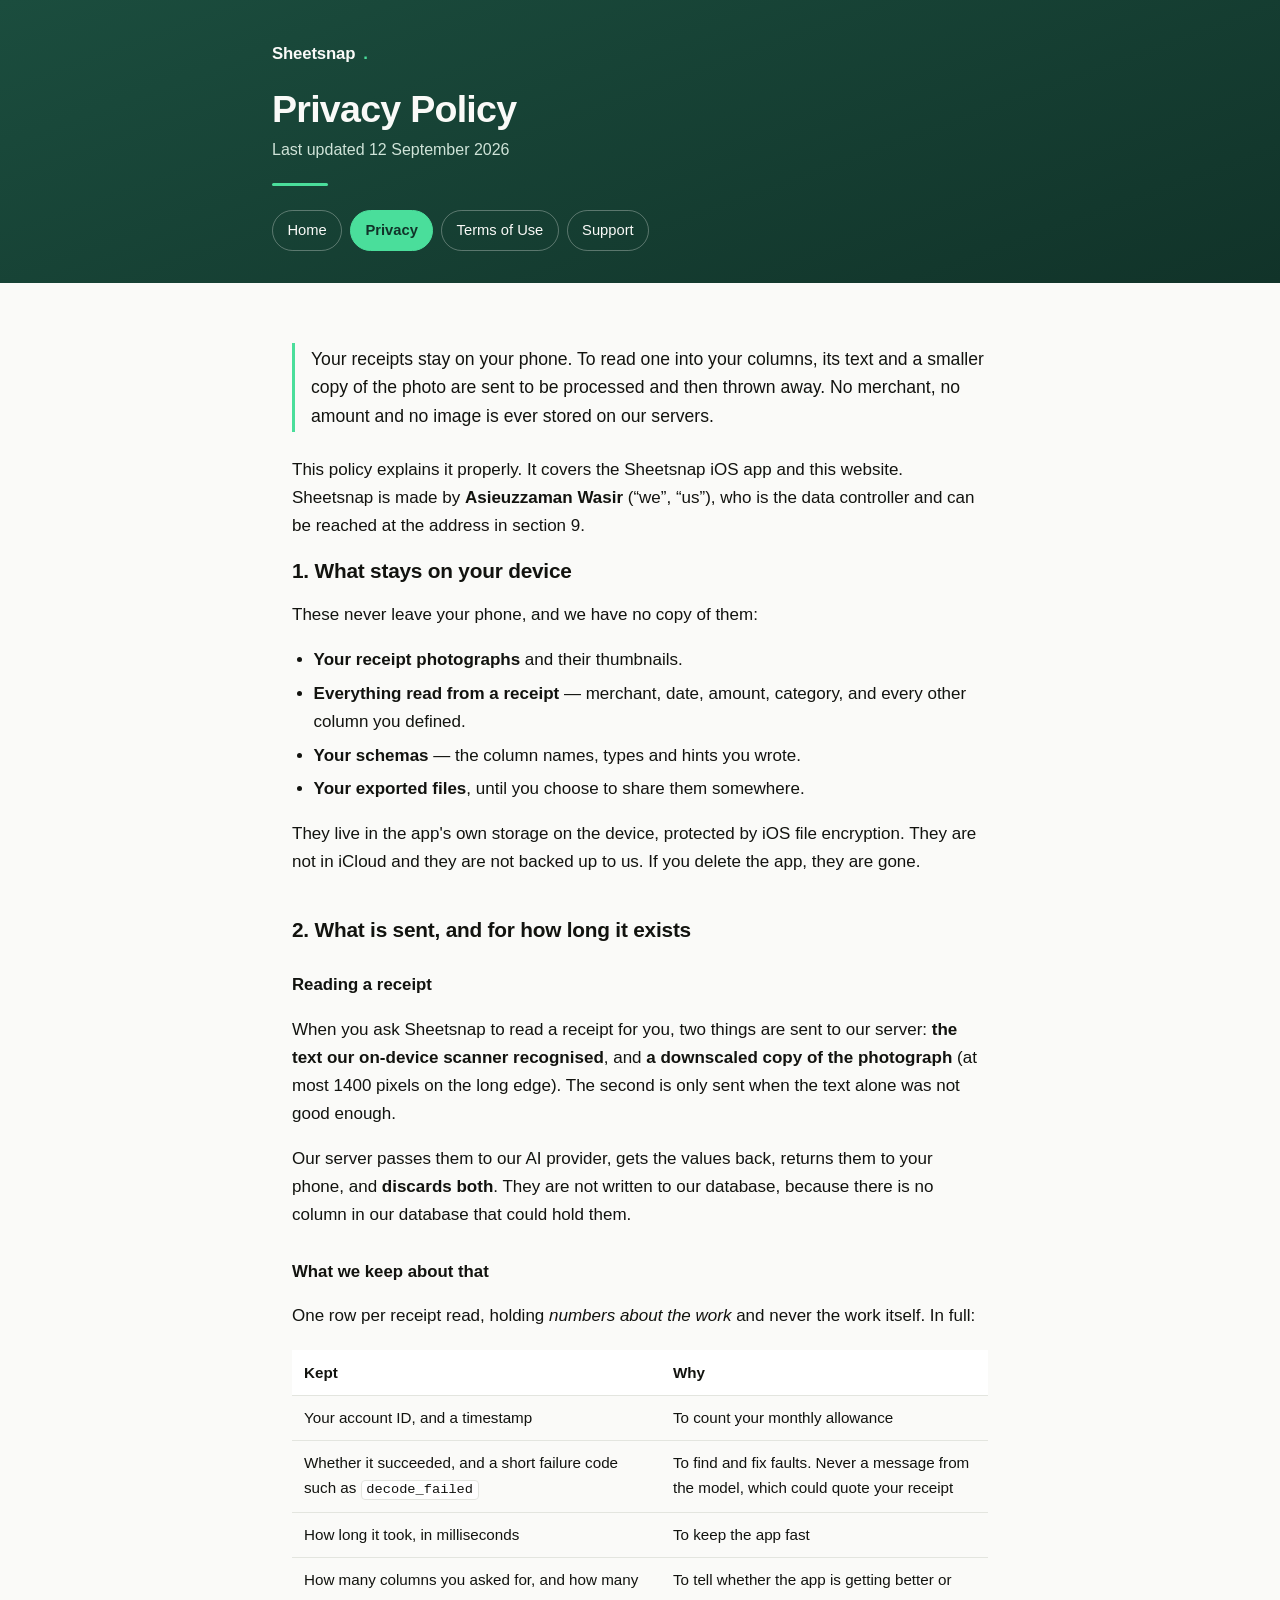
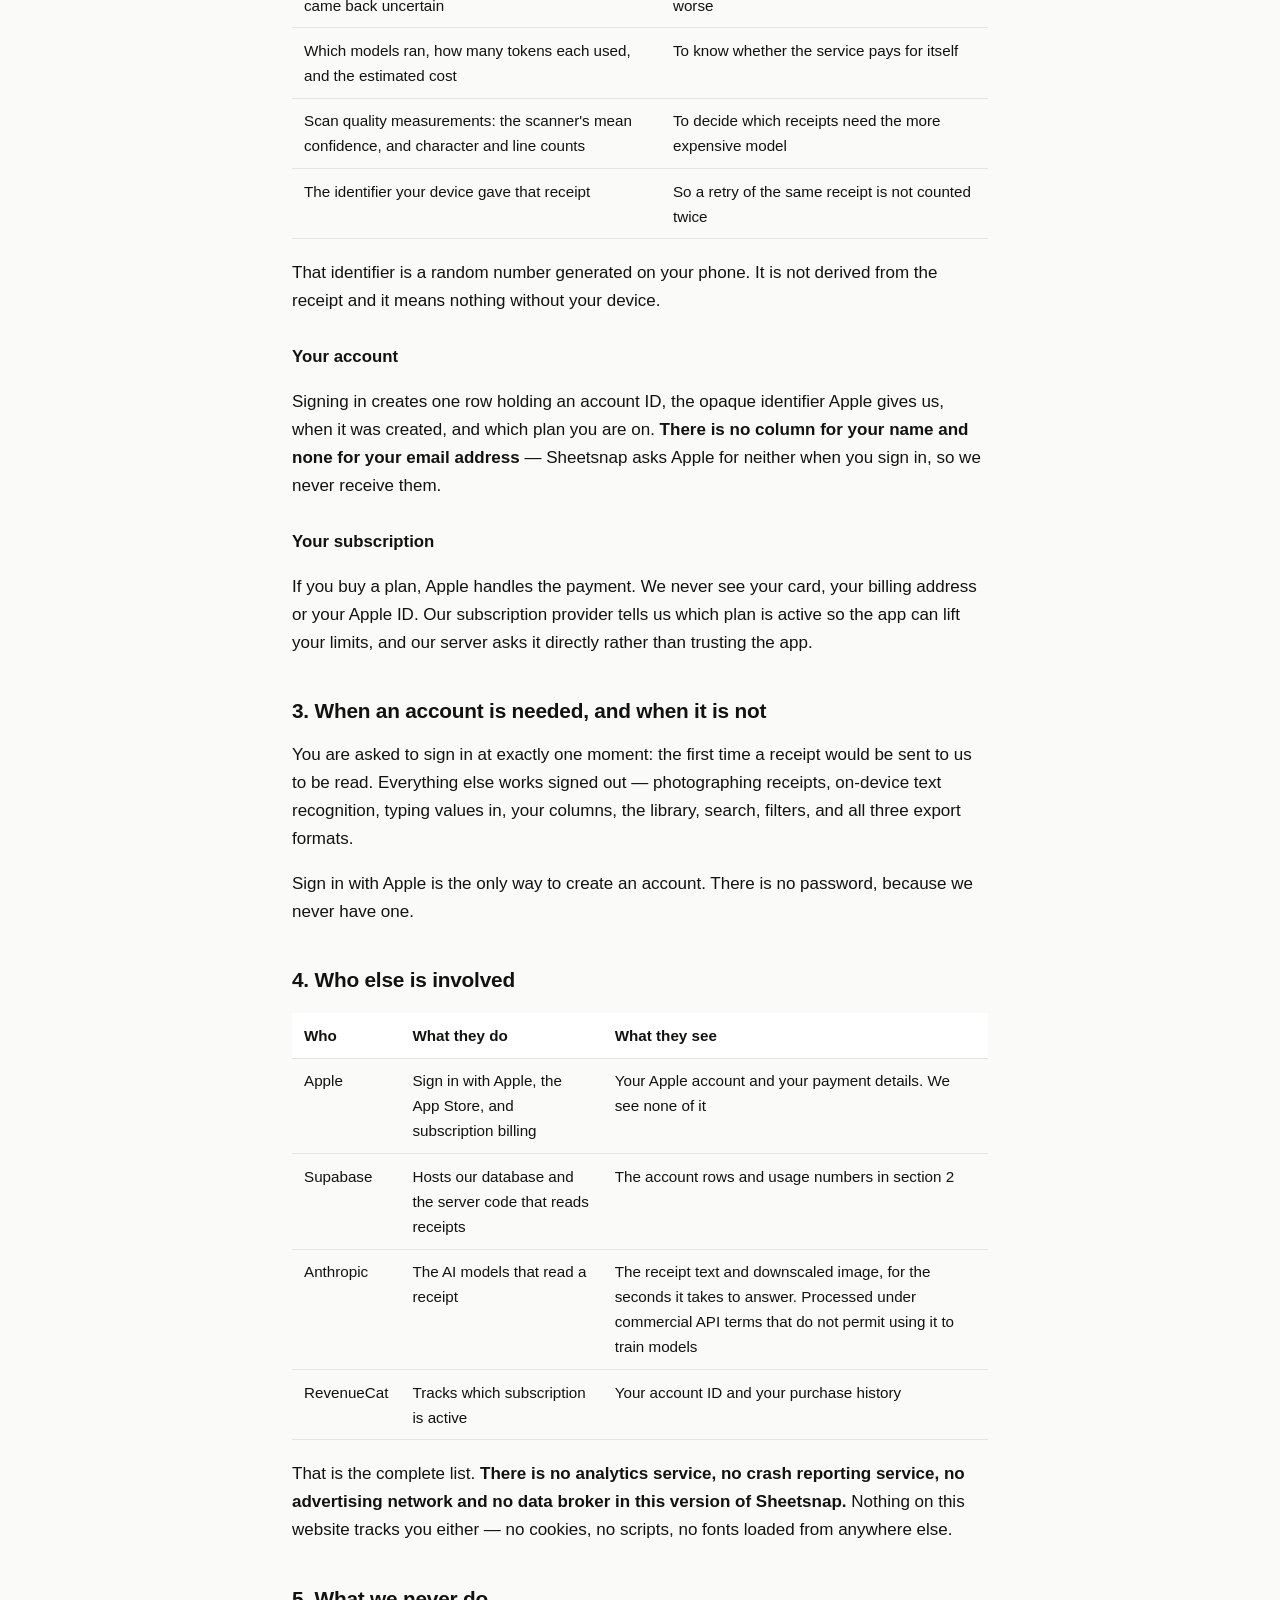
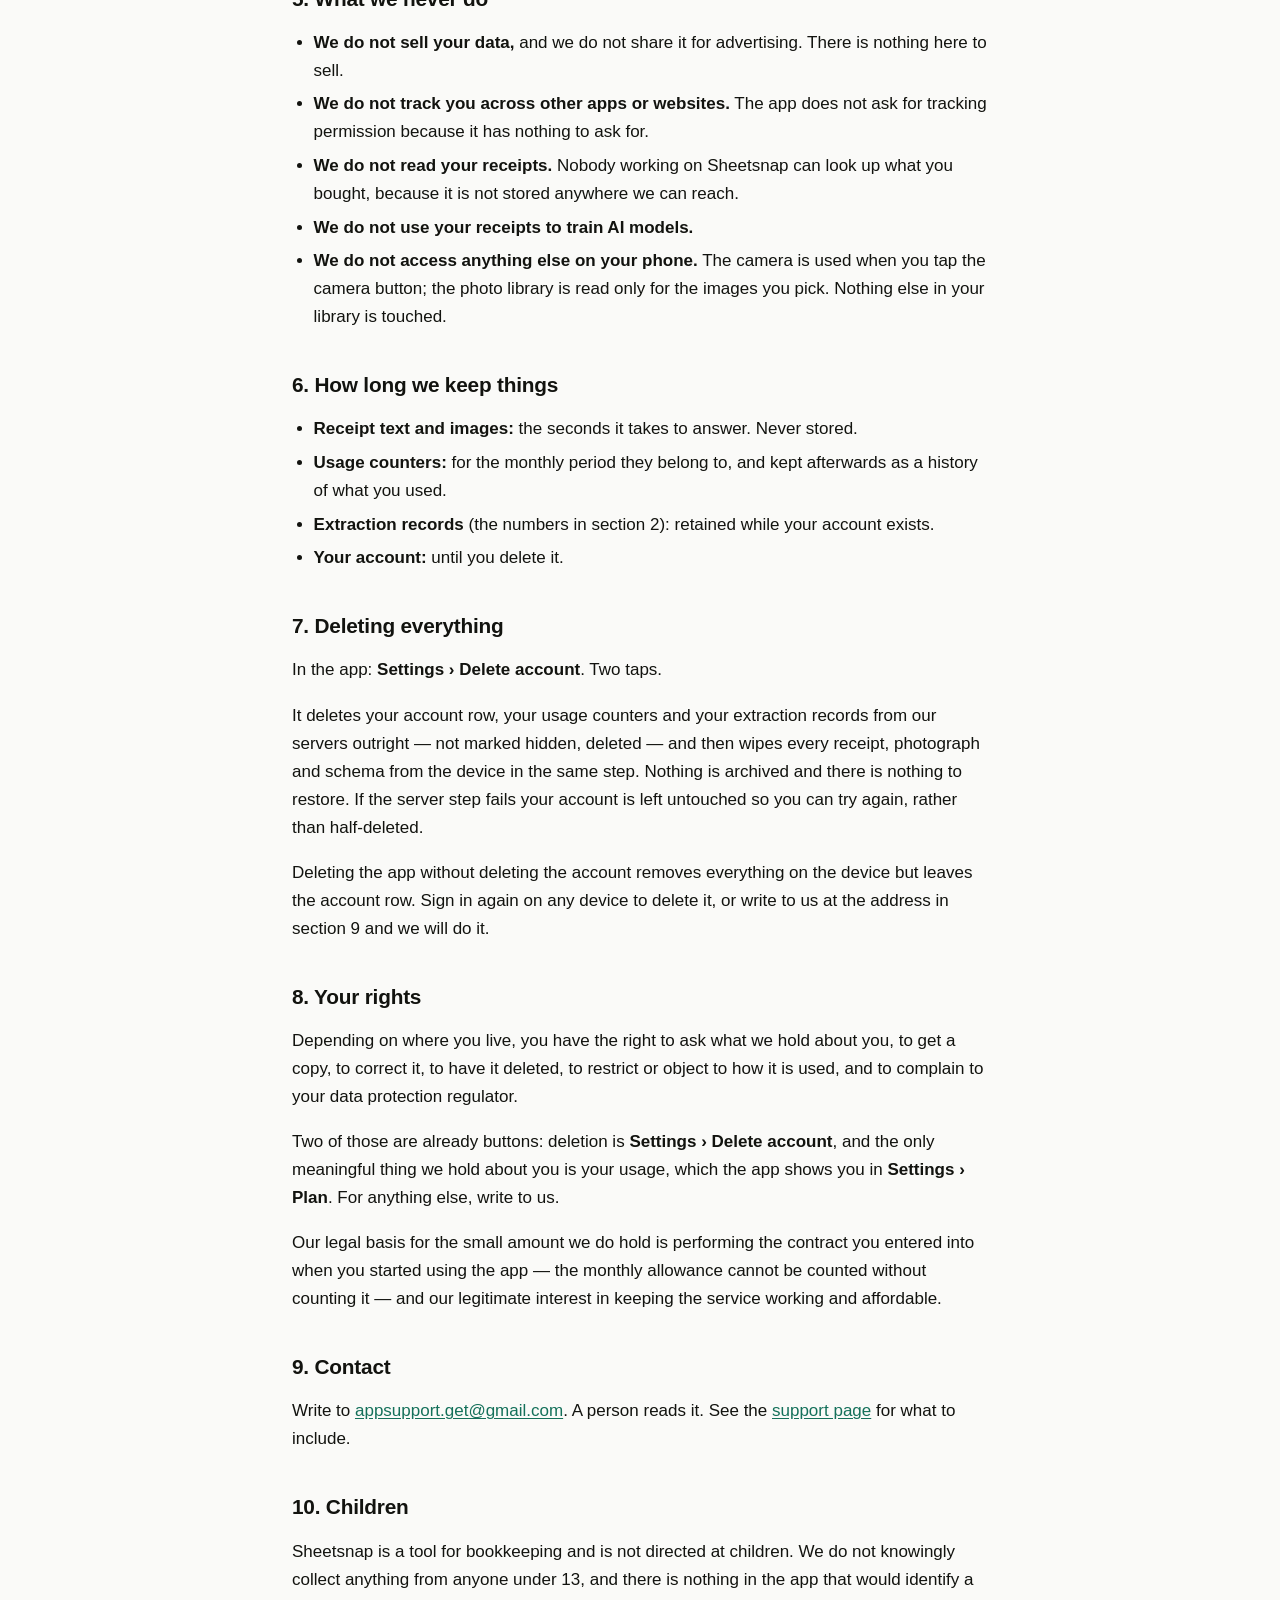
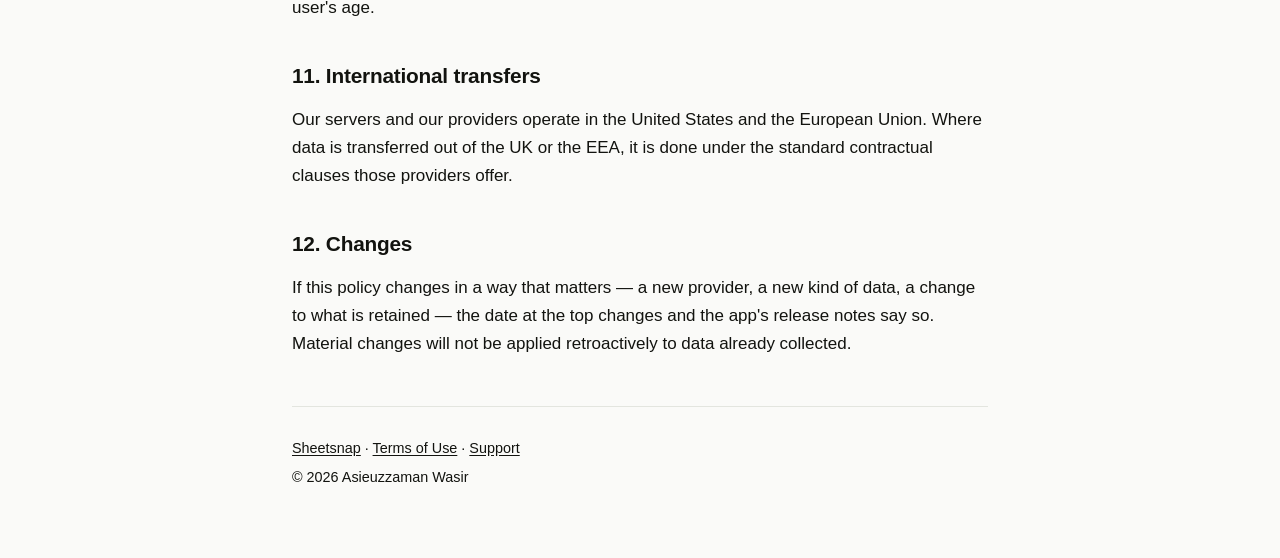
==== privacy.html @ 228d6221 "added support pages" ====
<!doctype html>
<!--
  Sheetsnap — Privacy Policy.

  DRAFT, AND NOT LEGAL ADVICE. Every factual claim below was written against
  what this codebase actually does, and each one is checkable:

    * the data inventory matches supabase/migrations/*.sql column for column
    * "no name, no email" is AuthStore.configure's `requestedScopes = []`
    * "discarded when the response returns" is supabase/functions/extract
    * the collected types match sheetsnap/Resources/PrivacyInfo.xcprivacy, which
      must in turn match the App Store privacy labels or the build is rejected

  What it is NOT is a lawyer's work, and it is not tailored to your
  jurisdiction. Have somebody qualified read it before you publish, especially
  the UK/EU sections if you sell there.

  IF YOU CHANGE THE APP, CHANGE THIS PAGE. Adding an SDK, a column that could
  hold receipt content, or a new sub-processor changes this page, the privacy
  manifest, and the App Store privacy labels, all on the same day.
-->
<html lang="en">
<head>
<meta charset="utf-8">
<meta name="viewport" content="width=device-width, initial-scale=1">
<title>Privacy Policy — Sheetsnap</title>
<meta name="description" content="What Sheetsnap does with your receipts: they stay on your phone.">
<link rel="stylesheet" href="style.css">
</head>
<body>

<header>
  <div class="inner">
    <a class="brand" href="index.html">Sheetsnap<span>.</span></a>
    <h1>Privacy Policy</h1>
    <p class="dek">Last updated 12 September 2026</p>
    <div class="rule"></div>
    <nav class="pages">
      <a href="index.html">Home</a>
      <a href="privacy.html" aria-current="page">Privacy</a>
      <a href="https://www.apple.com/legal/internet-services/itunes/dev/stdeula/">Terms of Use</a>
      <a href="support.html">Support</a>
    </nav>
  </div>
</header>

<main>

<p class="lede">Your receipts stay on your phone. To read one into your columns,
its text and a smaller copy of the photo are sent to be processed and then
thrown away. No merchant, no amount and no image is ever stored on our
servers.</p>

<!-- No postal address here, deliberately. GDPR Article 13 wants the controller's
     identity and *contact details*, and an email address that is actually read
     satisfies that — so a sole trader is not obliged to publish a home address
     to the open internet. Apple's minimum EULA terms do require a postal
     address, which is why the unpublished custom EULA draft at
     docs/terms-eula-draft.html has one and this page does not. -->
<p>This policy explains it properly. It covers the Sheetsnap iOS app and this
website. Sheetsnap is made by <strong>Asieuzzaman Wasir</strong>
(&ldquo;we&rdquo;, &ldquo;us&rdquo;), who is the data controller and can be
reached at the address in section&nbsp;9.</p>

<h2>1. What stays on your device</h2>

<p>These never leave your phone, and we have no copy of them:</p>

<ul>
  <li><strong>Your receipt photographs</strong> and their thumbnails.</li>
  <li><strong>Everything read from a receipt</strong> &mdash; merchant, date,
      amount, category, and every other column you defined.</li>
  <li><strong>Your schemas</strong> &mdash; the column names, types and hints
      you wrote.</li>
  <li><strong>Your exported files</strong>, until you choose to share them
      somewhere.</li>
</ul>

<p>They live in the app's own storage on the device, protected by iOS file
encryption. They are not in iCloud and they are not backed up to us. If you
delete the app, they are gone.</p>

<h2>2. What is sent, and for how long it exists</h2>

<h3>Reading a receipt</h3>

<p>When you ask Sheetsnap to read a receipt for you, two things are sent to our
server: <strong>the text our on-device scanner recognised</strong>, and
<strong>a downscaled copy of the photograph</strong> (at most 1400 pixels on the
long edge). The second is only sent when the text alone was not good enough.</p>

<p>Our server passes them to our AI provider, gets the values back, returns them
to your phone, and <strong>discards both</strong>. They are not written to our
database, because there is no column in our database that could hold them.</p>

<h3>What we keep about that</h3>

<p>One row per receipt read, holding <em>numbers about the work</em> and never
the work itself. In full:</p>

<table>
<tr><th>Kept</th><th>Why</th></tr>
<tr><td>Your account ID, and a timestamp</td><td>To count your monthly allowance</td></tr>
<tr><td>Whether it succeeded, and a short failure code such as <code>decode_failed</code></td><td>To find and fix faults. Never a message from the model, which could quote your receipt</td></tr>
<tr><td>How long it took, in milliseconds</td><td>To keep the app fast</td></tr>
<tr><td>How many columns you asked for, and how many came back uncertain</td><td>To tell whether the app is getting better or worse</td></tr>
<tr><td>Which models ran, how many tokens each used, and the estimated cost</td><td>To know whether the service pays for itself</td></tr>
<tr><td>Scan quality measurements: the scanner's mean confidence, and character and line counts</td><td>To decide which receipts need the more expensive model</td></tr>
<tr><td>The identifier your device gave that receipt</td><td>So a retry of the same receipt is not counted twice</td></tr>
</table>

<p>That identifier is a random number generated on your phone. It is not
derived from the receipt and it means nothing without your device.</p>

<h3>Your account</h3>

<p>Signing in creates one row holding an account ID, the opaque identifier Apple
gives us, when it was created, and which plan you are on. <strong>There is no
column for your name and none for your email address</strong> &mdash; Sheetsnap
asks Apple for neither when you sign in, so we never receive them.</p>

<h3>Your subscription</h3>

<p>If you buy a plan, Apple handles the payment. We never see your card, your
billing address or your Apple ID. Our subscription provider tells us which plan
is active so the app can lift your limits, and our server asks it directly
rather than trusting the app.</p>

<h2>3. When an account is needed, and when it is not</h2>

<p>You are asked to sign in at exactly one moment: the first time a receipt
would be sent to us to be read. Everything else works signed out &mdash;
photographing receipts, on-device text recognition, typing values in, your
columns, the library, search, filters, and all three export formats.</p>

<p>Sign in with Apple is the only way to create an account. There is no
password, because we never have one.</p>

<h2>4. Who else is involved</h2>

<table>
<tr><th>Who</th><th>What they do</th><th>What they see</th></tr>
<tr><td>Apple</td><td>Sign in with Apple, the App Store, and subscription billing</td><td>Your Apple account and your payment details. We see none of it</td></tr>
<tr><td>Supabase</td><td>Hosts our database and the server code that reads receipts</td><td>The account rows and usage numbers in section 2</td></tr>
<tr><td>Anthropic</td><td>The AI models that read a receipt</td><td>The receipt text and downscaled image, for the seconds it takes to answer. Processed under commercial API terms that do not permit using it to train models</td></tr>
<tr><td>RevenueCat</td><td>Tracks which subscription is active</td><td>Your account ID and your purchase history</td></tr>
</table>

<p>That is the complete list. <strong>There is no analytics service, no crash
reporting service, no advertising network and no data broker in this version of
Sheetsnap.</strong> Nothing on this website tracks you either &mdash; no
cookies, no scripts, no fonts loaded from anywhere else.</p>

<h2>5. What we never do</h2>

<ul>
  <li><strong>We do not sell your data,</strong> and we do not share it for
      advertising. There is nothing here to sell.</li>
  <li><strong>We do not track you across other apps or websites.</strong> The
      app does not ask for tracking permission because it has nothing to ask
      for.</li>
  <li><strong>We do not read your receipts.</strong> Nobody working on Sheetsnap
      can look up what you bought, because it is not stored anywhere we can
      reach.</li>
  <li><strong>We do not use your receipts to train AI models.</strong></li>
  <li><strong>We do not access anything else on your phone.</strong> The camera
      is used when you tap the camera button; the photo library is read only for
      the images you pick. Nothing else in your library is touched.</li>
</ul>

<h2>6. How long we keep things</h2>

<ul>
  <li><strong>Receipt text and images:</strong> the seconds it takes to answer.
      Never stored.</li>
  <li><strong>Usage counters:</strong> for the monthly period they belong to,
      and kept afterwards as a history of what you used.</li>
  <li><strong>Extraction records</strong> (the numbers in section 2): retained
      while your account exists.</li>
  <li><strong>Your account:</strong> until you delete it.</li>
</ul>

<h2>7. Deleting everything</h2>

<p>In the app: <strong>Settings &rsaquo; Delete account</strong>. Two taps.</p>

<p>It deletes your account row, your usage counters and your extraction records
from our servers outright &mdash; not marked hidden, deleted &mdash; and then
wipes every receipt, photograph and schema from the device in the same step.
Nothing is archived and there is nothing to restore. If the server step fails
your account is left untouched so you can try again, rather than half-deleted.</p>

<p>Deleting the app without deleting the account removes everything on the
device but leaves the account row. Sign in again on any device to delete it, or
write to us at the address in section 9 and we will do it.</p>

<h2>8. Your rights</h2>

<p>Depending on where you live, you have the right to ask what we hold about
you, to get a copy, to correct it, to have it deleted, to restrict or object to
how it is used, and to complain to your data protection regulator.</p>

<p>Two of those are already buttons: deletion is
<strong>Settings &rsaquo; Delete account</strong>, and the only meaningful thing
we hold about you is your usage, which the app shows you in
<strong>Settings &rsaquo; Plan</strong>. For anything else, write to us.</p>

<p>Our legal basis for the small amount we do hold is performing the contract
you entered into when you started using the app &mdash; the monthly allowance
cannot be counted without counting it &mdash; and our legitimate interest in
keeping the service working and affordable.</p>

<h2>9. Contact</h2>

<p>Write to <a href="mailto:appsupport.get@gmail.com">appsupport.get@gmail.com</a>.
A person reads it. See the <a href="support.html">support page</a> for what to
include.</p>

<h2>10. Children</h2>

<p>Sheetsnap is a tool for bookkeeping and is not directed at children. We do
not knowingly collect anything from anyone under 13, and there is nothing in the
app that would identify a user's age.</p>

<h2>11. International transfers</h2>

<p>Our servers and our providers operate in the United States and the European
Union. Where data is transferred out of the UK or the EEA, it is done under the
standard contractual clauses those providers offer.</p>

<h2>12. Changes</h2>

<p>If this policy changes in a way that matters &mdash; a new provider, a new
kind of data, a change to what is retained &mdash; the date at the top changes
and the app's release notes say so. Material changes will not be applied
retroactively to data already collected.</p>

<footer>
  <p><a href="index.html">Sheetsnap</a> &middot;
     <a href="https://www.apple.com/legal/internet-services/itunes/dev/stdeula/">Terms of Use</a> &middot;
     <a href="support.html">Support</a></p>
  <p>&copy; 2026 Asieuzzaman Wasir</p>
</footer>

</main>
</body>
</html>
---- style.css ----
/* Sheetsnap's public pages.
 *
 * The palette is the app's own (docs/02-APP-SHEETSNAP.md §6) so that somebody
 * who taps "Privacy" inside the app and lands here does not feel handed off to
 * a stranger's website. Same green, same mint, same paper, same ink.
 *
 * No fonts, no scripts, no analytics, no cookies, no external requests of any
 * kind. A privacy policy that loads a tracker is a joke that writes itself, and
 * these pages are also the answer to "does this site set cookies?" — it does
 * not, which is why there is no cookie banner and no cookie section.
 */

:root {
  --green: #1b4d3e;
  --green-deep: #113329;
  --mint: #4ade9b;
  --paper: #fafaf8;
  --surface: #ffffff;
  --ink: #12130f;
  --ink-soft: #4a4f48;
  --border: #e3e5df;
  --todo-bg: #ffe8b3;
  --todo-ink: #7a4f00;

  /* The header is the app's green in BOTH themes, so what sits on it cannot be
   * a token that flips. `--paper` becomes near-black in dark mode, and using it
   * here put dark text on a dark green band — legible enough to miss in a diff
   * and not legible enough to read. These two never change. */
  --on-green: #fafaf8;
  --on-green-soft: #cfe3d8;

  color-scheme: light dark;
}

@media (prefers-color-scheme: dark) {
  :root {
    --paper: #0f1411;
    --surface: #171d19;
    --ink: #f2f4f0;
    --ink-soft: #a8b0a8;
    --border: #2a322c;
    --todo-bg: #4a3a10;
    --todo-ink: #ffd98a;
  }
}

* { box-sizing: border-box; }

body {
  margin: 0;
  background: var(--paper);
  color: var(--ink);
  font: 17px/1.65 -apple-system, BlinkMacSystemFont, "Segoe UI", Roboto,
        Helvetica, Arial, sans-serif;
  -webkit-text-size-adjust: 100%;
}

/* Header ------------------------------------------------------------------ */

header {
  background: linear-gradient(160deg, var(--green), var(--green-deep));
  color: var(--on-green);
  padding: 2.5rem 1.25rem 2rem;
}

header .inner { max-width: 46rem; margin: 0 auto; }

header .brand {
  display: inline-flex;
  align-items: baseline;
  gap: 0.5rem;
  font-size: 1.05rem;
  font-weight: 600;
  letter-spacing: -0.01em;
  color: var(--on-green);
  text-decoration: none;
}

header .brand span { color: var(--mint); }

header h1 {
  margin: 1.25rem 0 0.35rem;
  font-size: clamp(1.7rem, 5vw, 2.35rem);
  line-height: 1.15;
  letter-spacing: -0.02em;
  font-weight: 600;
}

header p.dek {
  margin: 0;
  color: var(--on-green-soft);
  font-size: 1rem;
}

header .rule {
  width: 3.5rem;
  height: 3px;
  border-radius: 2px;
  background: var(--mint);
  margin-top: 1.25rem;
}

/* Body -------------------------------------------------------------------- */

main {
  max-width: 46rem;
  margin: 0 auto;
  padding: 2.25rem 1.25rem 4rem;
}

h2 {
  margin: 2.5rem 0 0.75rem;
  font-size: 1.3rem;
  line-height: 1.3;
  letter-spacing: -0.01em;
  font-weight: 600;
}

h2:first-of-type { margin-top: 0.5rem; }

h3 {
  margin: 1.75rem 0 0.5rem;
  font-size: 1.05rem;
  font-weight: 600;
}

p, li { color: var(--ink); }

a { color: #14705a; text-underline-offset: 2px; }
@media (prefers-color-scheme: dark) { a { color: var(--mint); } }

ul, ol { padding-left: 1.35rem; }
li { margin: 0.35rem 0; }

strong { font-weight: 600; }

/* A claim worth reading twice. Used sparingly — the specific promises. */
.lede {
  font-size: 1.1rem;
  line-height: 1.6;
  color: var(--ink);
  border-left: 3px solid var(--mint);
  padding: 0.15rem 0 0.15rem 1rem;
  margin: 1.5rem 0;
}

table {
  width: 100%;
  border-collapse: collapse;
  margin: 1.25rem 0;
  font-size: 0.95rem;
  display: block;
  overflow-x: auto;
}

th, td {
  text-align: left;
  padding: 0.6rem 0.75rem;
  border-bottom: 1px solid var(--border);
  vertical-align: top;
}

th {
  font-weight: 600;
  background: var(--surface);
  white-space: nowrap;
}

code {
  font-family: ui-monospace, SFMono-Regular, Menlo, Consolas, monospace;
  font-size: 0.9em;
  background: var(--surface);
  border: 1px solid var(--border);
  border-radius: 4px;
  padding: 0.1em 0.35em;
}

.card {
  background: var(--surface);
  border: 1px solid var(--border);
  border-radius: 12px;
  padding: 1.1rem 1.25rem;
  margin: 1.25rem 0;
}

.card h3 { margin-top: 0; }
.card p:last-child, .card ul:last-child { margin-bottom: 0; }

.meta {
  color: var(--ink-soft);
  font-size: 0.9rem;
}

/* The one thing that must not ship unnoticed.
 *
 * Every value only the owner of this app can supply is wrapped in this, and it
 * is loud on purpose: a privacy policy published with "[YOUR LEGAL NAME]" still
 * in it is worse than no policy, and a quiet placeholder is one you scroll past.
 * site/README.md lists every one of them and how to replace them in a line. */
.todo {
  background: var(--todo-bg);
  color: var(--todo-ink);
  border-radius: 4px;
  padding: 0.05em 0.4em;
  font-weight: 600;
  white-space: nowrap;
}

/* Navigation between the three pages ------------------------------------- */

nav.pages {
  display: flex;
  flex-wrap: wrap;
  gap: 0.5rem;
  margin-top: 1.5rem;
}

nav.pages a {
  display: inline-block;
  padding: 0.45rem 0.9rem;
  border-radius: 999px;
  border: 1px solid rgba(250, 250, 248, 0.3);
  color: var(--on-green);
  text-decoration: none;
  font-size: 0.92rem;
}

nav.pages a:hover { background: rgba(250, 250, 248, 0.12); }
nav.pages a[aria-current="page"] {
  background: var(--mint);
  border-color: var(--mint);
  color: var(--green-deep);
  font-weight: 600;
}

/* Index page tiles -------------------------------------------------------- */

.tiles {
  display: grid;
  gap: 1rem;
  grid-template-columns: repeat(auto-fit, minmax(15rem, 1fr));
  margin: 1.5rem 0;
}

a.tile {
  display: block;
  background: var(--surface);
  border: 1px solid var(--border);
  border-radius: 12px;
  padding: 1.15rem 1.25rem;
  text-decoration: none;
  color: var(--ink);
}

a.tile:hover { border-color: var(--mint); }
a.tile strong { display: block; font-size: 1.05rem; margin-bottom: 0.25rem; }
a.tile span { color: var(--ink-soft); font-size: 0.95rem; }

/* Footer ------------------------------------------------------------------ */

footer {
  border-top: 1px solid var(--border);
  margin-top: 3rem;
  padding-top: 1.5rem;
  color: var(--ink-soft);
  font-size: 0.9rem;
}

footer a { color: inherit; }
footer p { margin: 0.35rem 0; }
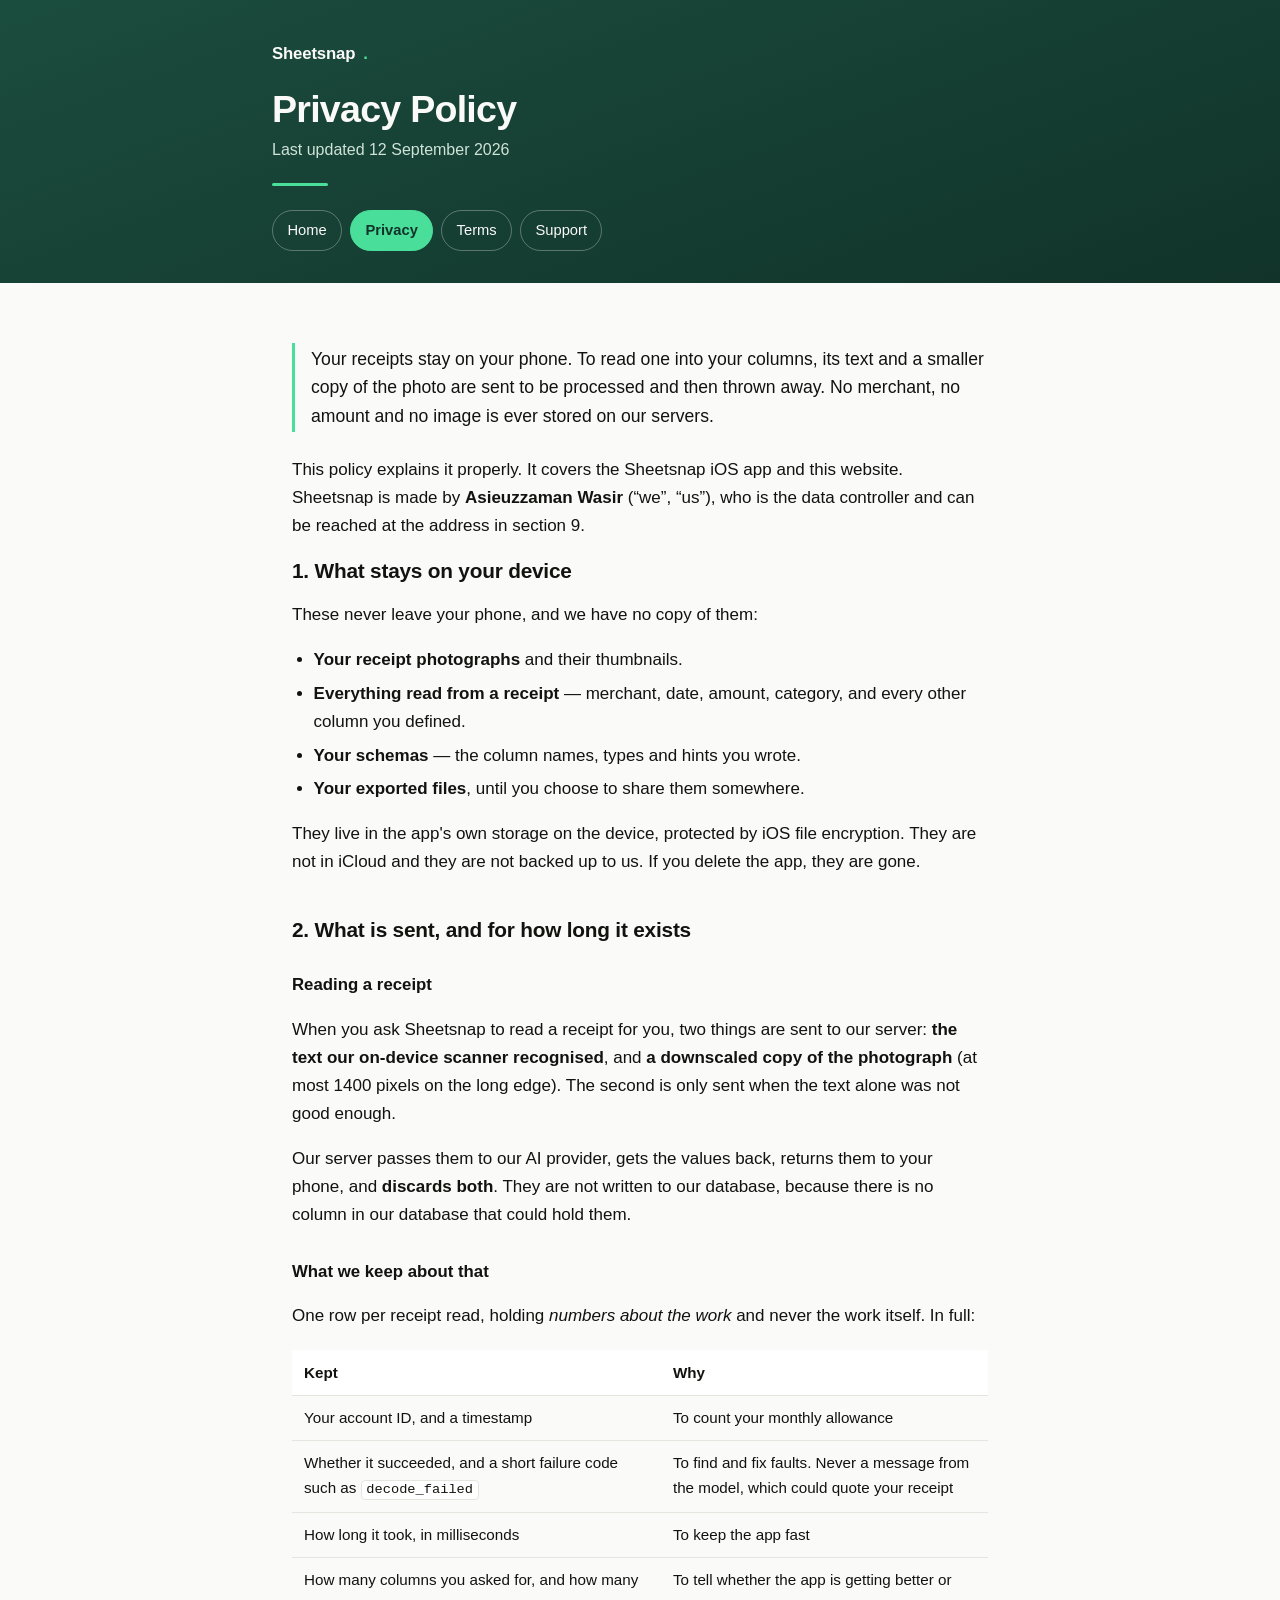
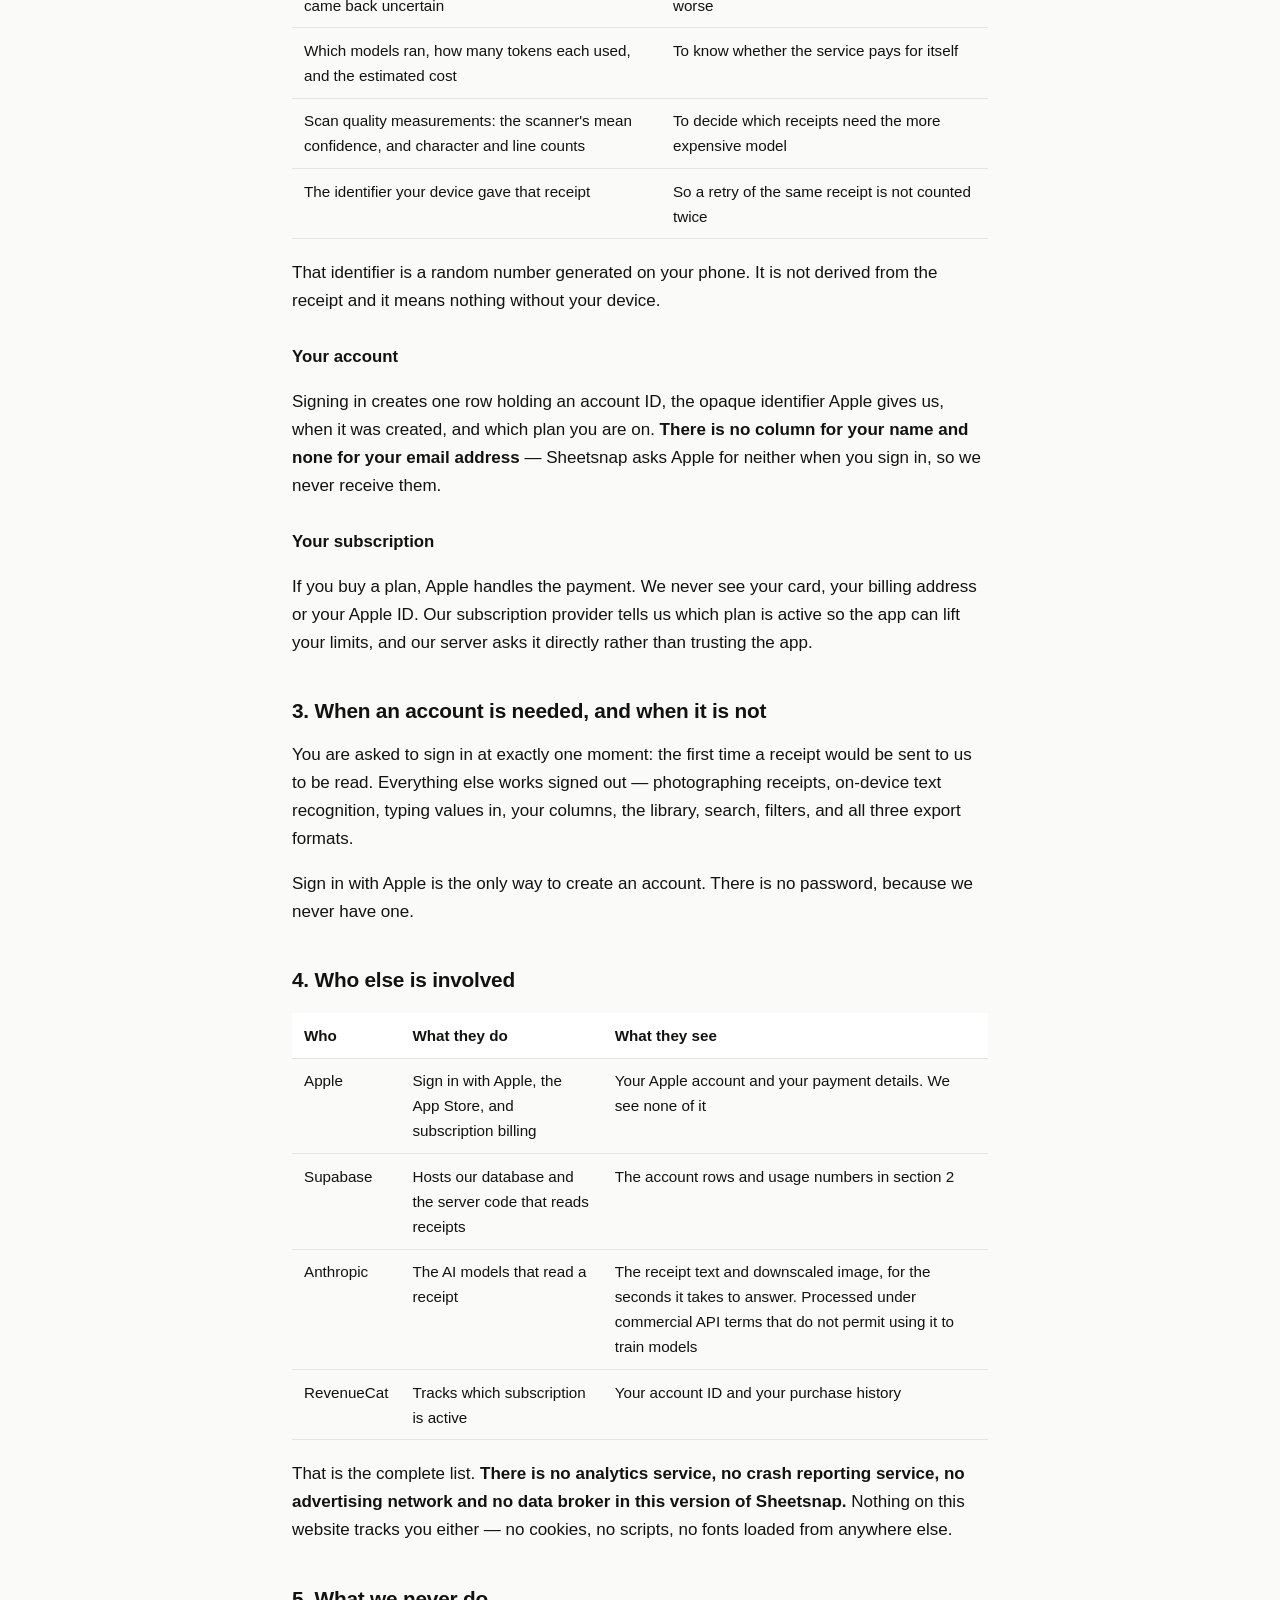
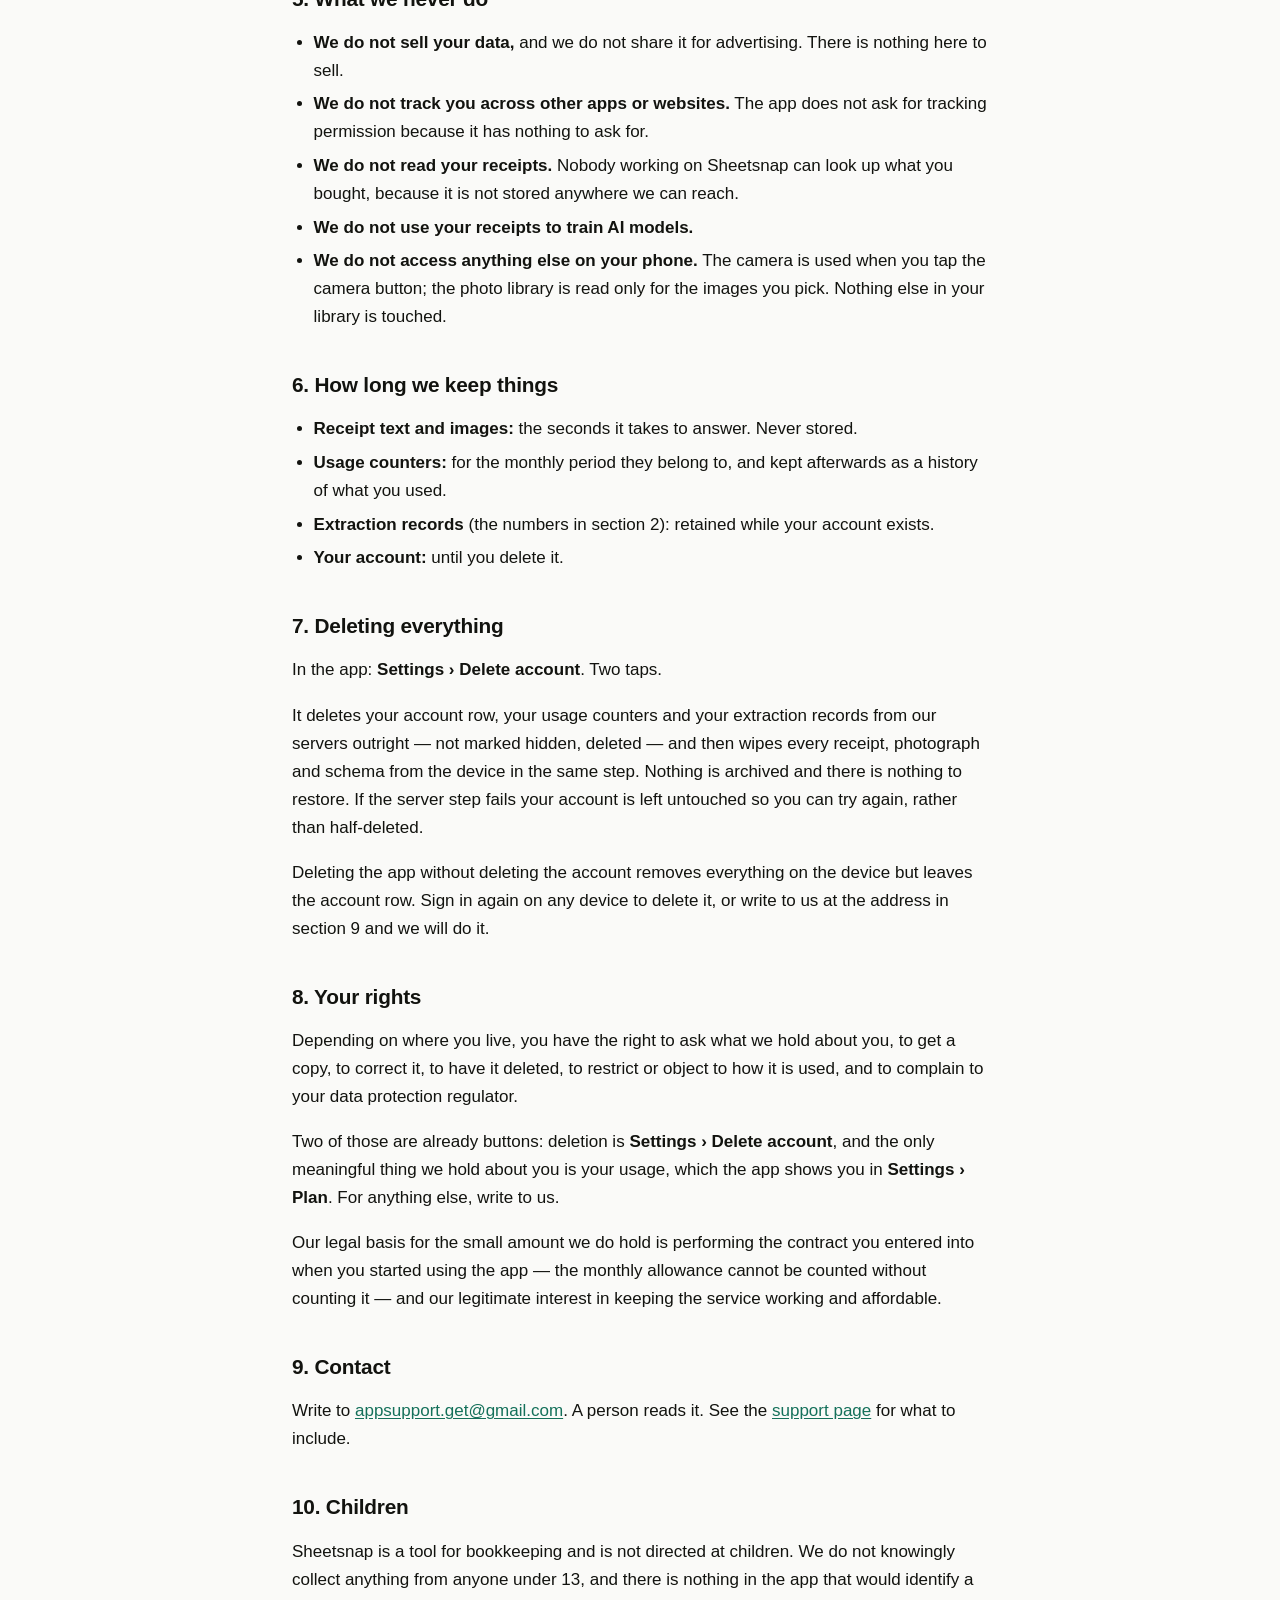
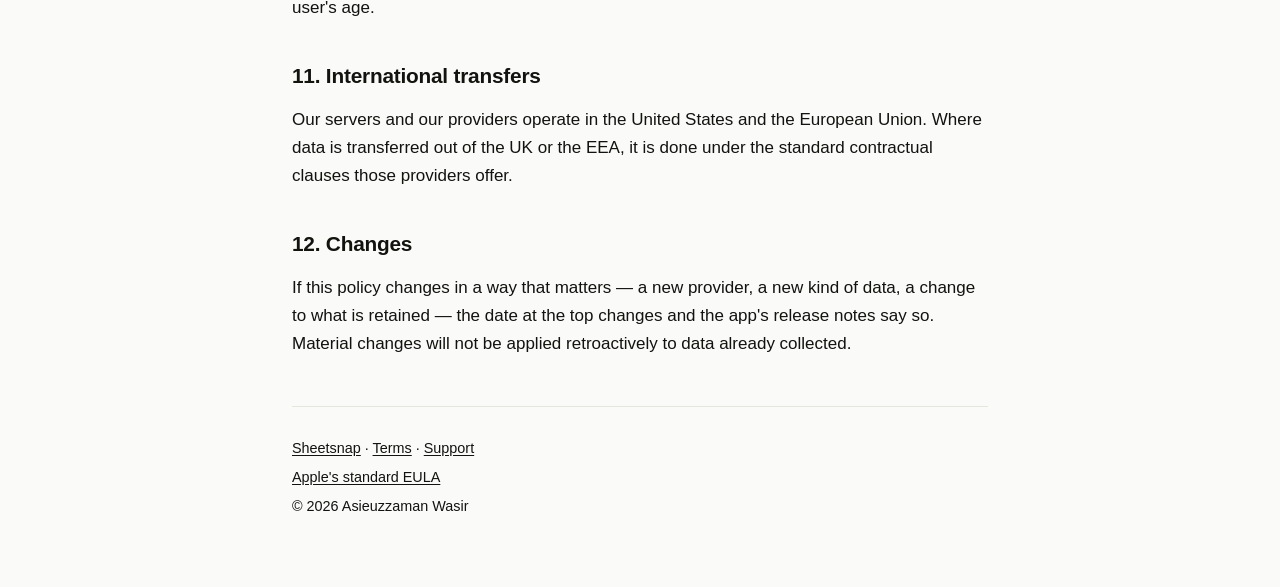
==== commit 847e755d: "terms added" ====
--- a/privacy.html
+++ b/privacy.html
@@ -38,7 +38,7 @@
     <nav class="pages">
       <a href="index.html">Home</a>
       <a href="privacy.html" aria-current="page">Privacy</a>
-      <a href="https://www.apple.com/legal/internet-services/itunes/dev/stdeula/">Terms of Use</a>
+      <a href="terms.html">Terms</a>
       <a href="support.html">Support</a>
     </nav>
   </div>
@@ -54,9 +54,9 @@
 <!-- No postal address here, deliberately. GDPR Article 13 wants the controller's
      identity and *contact details*, and an email address that is actually read
      satisfies that — so a sole trader is not obliged to publish a home address
-     to the open internet. Apple's minimum EULA terms do require a postal
-     address, which is why the unpublished custom EULA draft at
-     docs/terms-eula-draft.html has one and this page does not. -->
+     to the open internet. Apple's own standard EULA carries the clause that
+     would otherwise require one, which is why terms.html does not have an
+     address either. -->
 <p>This policy explains it properly. It covers the Sheetsnap iOS app and this
 website. Sheetsnap is made by <strong>Asieuzzaman Wasir</strong>
 (&ldquo;we&rdquo;, &ldquo;us&rdquo;), who is the data controller and can be
@@ -237,8 +237,10 @@
 
 <footer>
   <p><a href="index.html">Sheetsnap</a> &middot;
-     <a href="https://www.apple.com/legal/internet-services/itunes/dev/stdeula/">Terms of Use</a> &middot;
+     <a href="terms.html">Terms</a> &middot;
      <a href="support.html">Support</a></p>
+  <p><a href="https://www.apple.com/legal/internet-services/itunes/dev/stdeula/">Apple's
+     standard EULA</a></p>
   <p>&copy; 2026 Asieuzzaman Wasir</p>
 </footer>
 
